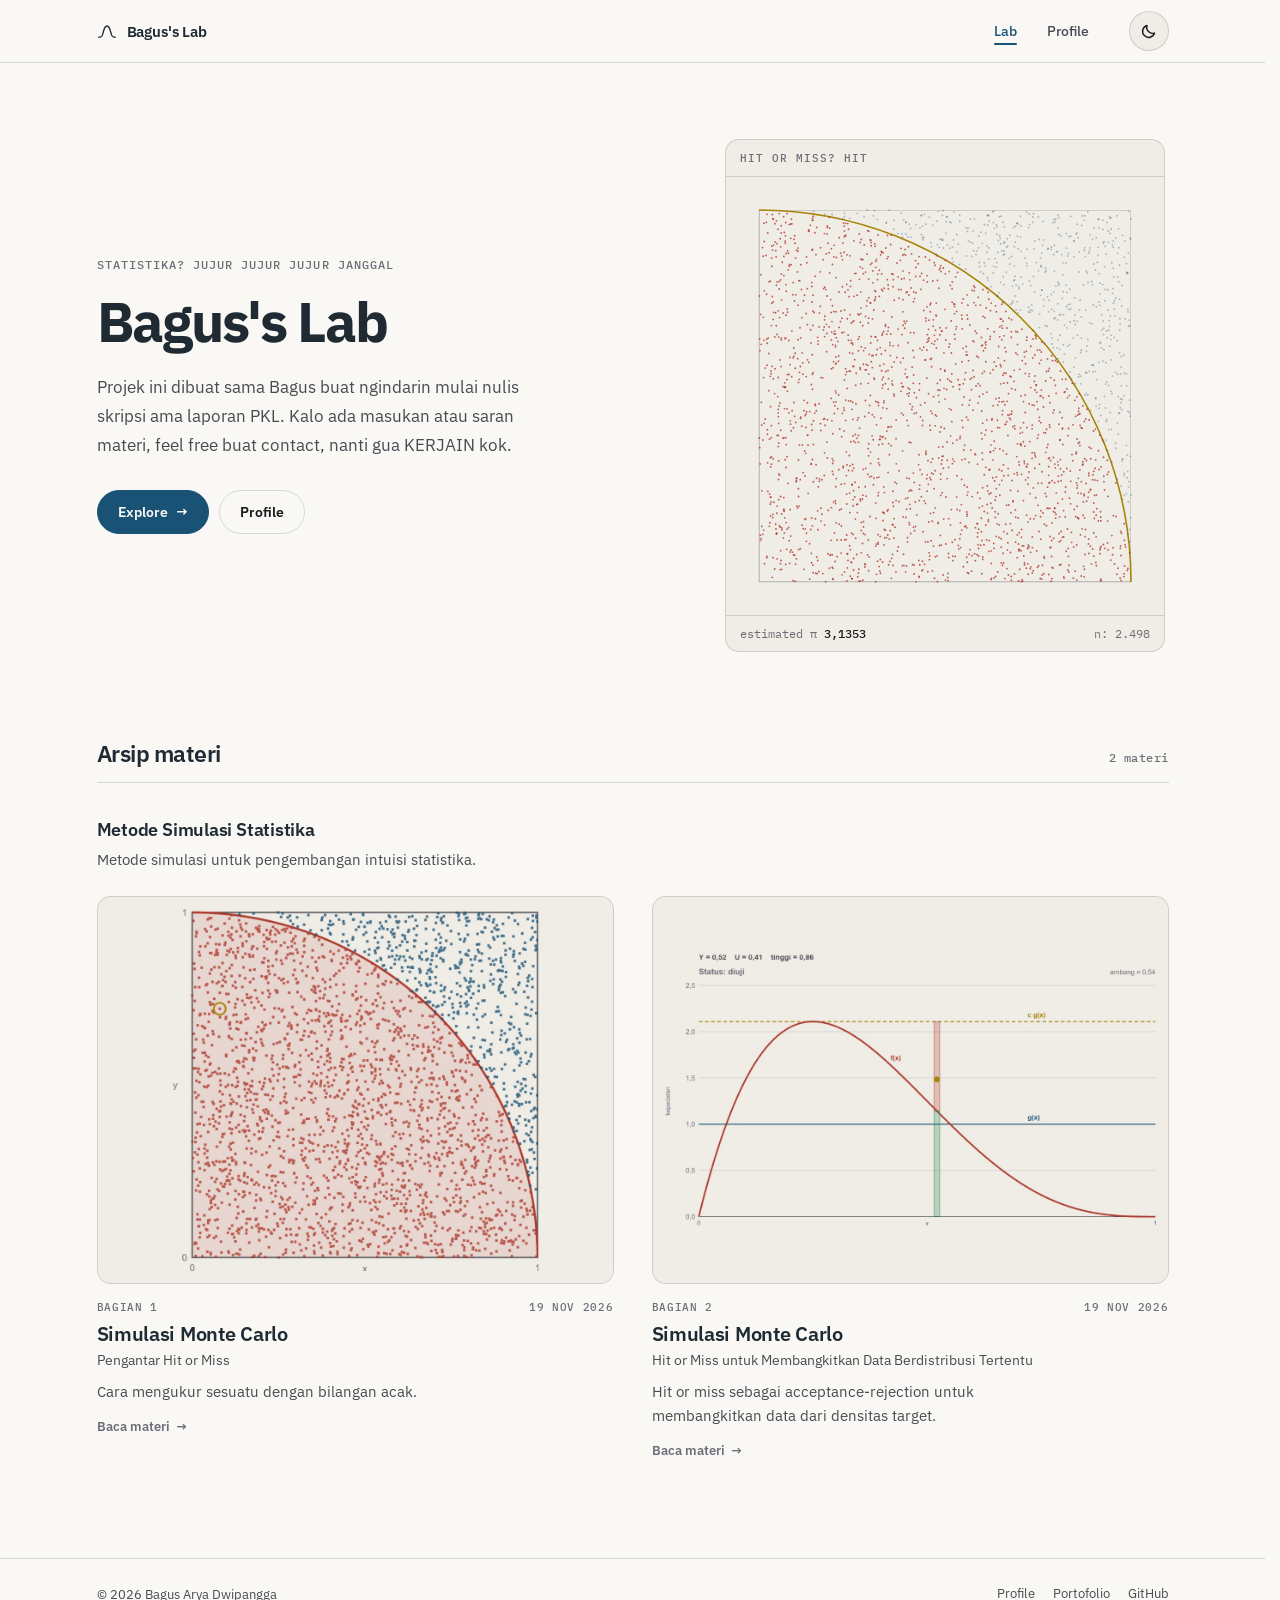
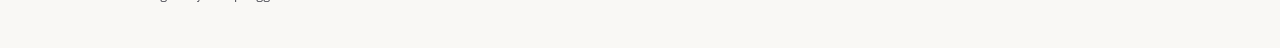
==== index.html @ d0c038f1 "Situs awal Bagus's Lab: beranda, profil, dan dua materi simulasi" ====
<!doctype html>
<html lang="id" data-tema="terang">
<head>
<meta charset="utf-8">
<meta name="viewport" content="width=device-width, initial-scale=1">
<title>Bagus's Lab · Catatan kuliah statistika</title>
<link rel="icon" href="data:image/svg+xml,<svg xmlns='http://www.w3.org/2000/svg' viewBox='0 0 32 32'><rect width='32' height='32' rx='8' fill='%231A5276'/><path d='M4 25c3.6 0 5-1.2 6.1-6.7C11 13 12.8 8.5 15.9 8.5s4.9 4.5 5.8 9.8C22.8 23.8 24.2 25 27.8 25' fill='none' stroke='%23F9F8F5' stroke-width='2.4' stroke-linecap='round'/></svg>">
<meta name="description" content="Materi kuliah statistika yang ditulis ulang dan dilengkapi simulasi interaktif oleh Bagus Arya Dwipangga, mahasiswa Statistika UNJ.">
<meta property="og:type" content="website">
<meta property="og:title" content="Bagus's Lab">
<meta property="og:description" content="Materi kuliah statistika dengan simulasi interaktif dan kode R di setiap bagian.">
<meta property="og:image" content="aset/sampul-monte-carlo-1.jpg">
<meta name="twitter:card" content="summary_large_image">
<script>
  try {
    var t = localStorage.getItem('tema');
    if (t ? t === 'gelap' : matchMedia('(prefers-color-scheme: dark)').matches) {
      document.documentElement.dataset.tema = 'gelap';
    }
  } catch (e) {}
</script>
<link rel="stylesheet" href="kit/kit.css">
<link rel="stylesheet" href="kit/situs.css">
</head>
<body class="beranda">
<a class="lewati" href="#utama">Lewati ke konten</a>
<div id="progres"></div>

<header class="situs">
  <div class="situs-isi">
    <a class="merek" href="index.html" aria-label="Bagus's Lab, beranda">
      <span class="merek-tanda" aria-hidden="true">
        <svg viewBox="0 0 32 32" fill="none" stroke="currentColor" stroke-width="2.2" stroke-linecap="round"><path d="M3 26c4 0 5.6-1.3 6.8-7.4C11 13.2 12.9 8 16 8s5 5.2 6.2 10.6C23.4 24.7 25 26 29 26"/></svg>
      </span>
      <span class="merek-teks">Bagus's Lab</span>
    </a>
    <nav class="situs-nav" aria-label="Navigasi utama">
      <a href="index.html" aria-current="page">Lab</a>
      <a href="profil.html">Profile</a>
    </nav>
    <button id="tema" aria-label="Aktifkan tema gelap" title="Ganti tema">
      <svg class="ikon-matahari" viewBox="0 0 24 24" fill="none" stroke="currentColor" stroke-width="2" stroke-linecap="round" stroke-linejoin="round" aria-hidden="true"><circle cx="12" cy="12" r="4.2"/><path d="M12 2v2.5M12 19.5V22M4.2 4.2l1.8 1.8M18 18l1.8 1.8M2 12h2.5M19.5 12H22M4.2 19.8 6 18M18 6l1.8-1.8"/></svg>
      <svg class="ikon-bulan" viewBox="0 0 24 24" fill="none" stroke="currentColor" stroke-width="2" stroke-linecap="round" stroke-linejoin="round" aria-hidden="true"><path d="M20.5 14.2A8.6 8.6 0 0 1 9.8 3.5a8.6 8.6 0 1 0 10.7 10.7z"/></svg>
    </button>
  </div>
</header>

<main id="utama">

  <section class="hero-b">
    <div>
      <p class="kicker">Statistika? jujur jujur jujur janggal</p>
      <h1>Bagus's Lab</h1>
      <p class="hero-b-sub">Projek ini dibuat sama Bagus buat ngindarin mulai nulis skripsi ama laporan PKL. Kalo ada masukan atau saran materi, feel free buat contact, nanti gua KERJAIN kok.</p>
      <div class="aksi">
        <a class="tombol-utama" id="aksi-utama" href="#arsip">Explore <span class="panah" aria-hidden="true">→</span></a>
        <a class="tombol-garis" href="profil.html">Profile</a>
      </div>
    </div>

    <div>
      <figure class="sim" aria-labelledby="sim-judul">
        <div class="sim-kepala" id="sim-judul">
          <span>Hit or miss? Hit</span>
        </div>
        <div class="sim-panggung">
          <canvas id="sim-pi" role="img" aria-label="Titik acak di dalam persegi yang memuat seperempat lingkaran. Proporsi titik di dalam lingkaran dikali empat mengestimasi π."></canvas>
        </div>
        <div class="sim-kaki">
          <span>estimated π <b id="sim-pi-nilai">0,0000</b></span>
          <span class="sim-status" id="sim-n">n: 0</span>
        </div>
      </figure>
    </div>
  </section>

  <section class="arsip" id="arsip" aria-labelledby="arsip-judul">
    <div class="arsip-kepala">
      <h2 id="arsip-judul">Arsip materi</h2>
      <p class="arsip-hitung" id="arsip-hitung"></p>
    </div>
    <div id="daftar-materi"></div>
    <noscript>
      <p class="pesan-galat">Daftar materi membutuhkan JavaScript. Tautan langsung:</p>
      <ul>
        <li><a href="materi/metode-simulasi-statistika/pengantar-simulasi-monte-carlo/index.html">Simulasi Monte Carlo, Bagian 1</a></li>
        <li><a href="materi/metode-simulasi-statistika/membangkitkan-data-berdistribusi/index.html">Simulasi Monte Carlo, Bagian 2</a></li>
      </ul>
    </noscript>
  </section>

</main>

<footer class="kaki">
  <div class="kaki-isi">
    <p>© 2026 Bagus Arya Dwipangga</p>
    <nav aria-label="Tautan lain">
      <a href="profil.html">Profile</a>
      <a href="https://bagusad.web.id/">Portofolio</a>
      <a href="https://github.com/BagusAryaD">GitHub</a>
    </nav>
  </div>
</footer>

<script src="kit/kit.js"></script>
<script src="beranda.js"></script>
</body>
</html>
---- kit/kit.css ----
/* kit.css v0.5: token desain + gaya artikel interaktif. Tema gelap sengaja netral (hitam), bukan ungu. */
@import url("https://fonts.googleapis.com/css2?family=IBM+Plex+Mono:wght@400;500&family=IBM+Plex+Sans:wght@400;500;600;700&family=Lora:ital,wght@0,400;0,500;0,600;1,400&display=swap");
:root{color-scheme:light;--kertas:#F9F8F5;--kertas-2:#F0EDE7;--tinta:#1A1A1E;--tinta-2:#4A4A52;--tinta-redup:#6E6E78;--judul:#1F2A33;--aksen-1:#1A5276;--aksen-2:#B03A2E;--emas:#A88408;--hijau:#1E8449;--garis:rgba(31,42,51,.16);
--serif:"Lora",Georgia,serif;--sans:"IBM Plex Sans",system-ui,sans-serif;--mono:"IBM Plex Mono",ui-monospace,Consolas,monospace;--radius:8px;--radius-besar:16px;--bayangan:0 8px 32px rgba(0,0,0,.08);--gerak:.6s ease;--gerak-cepat:.3s ease}
[data-tema="gelap"]{color-scheme:dark;--kertas:#0A0A0B;--kertas-2:#141416;--tinta:#EDEDEF;--tinta-2:#B4B4BC;--tinta-redup:#8B8B94;--judul:#F5F5F7;--aksen-1:#7FB2D9;--aksen-2:#E0837A;--emas:#D9B45B;--hijau:#63BF90;--garis:rgba(255,255,255,.12);--bayangan:0 10px 38px rgba(0,0,0,.6)}
*,*::before,*::after{box-sizing:border-box}html{scroll-behavior:smooth;scrollbar-gutter:stable}
body{margin:0;background:var(--kertas);color:var(--tinta);font:1.125rem/1.85 var(--serif);overflow-x:clip}
:focus-visible{outline:2px solid var(--aksen-1);outline-offset:3px;border-radius:3px}
#progres{position:fixed;top:0;left:0;width:0;height:3px;z-index:1000;background:linear-gradient(90deg,var(--aksen-1),var(--aksen-2))}
#tema{position:fixed;top:14px;right:16px;z-index:600;display:grid;place-items:center;width:36px;height:36px;padding:0;background:var(--kertas-2);color:var(--tinta);border:1px solid var(--garis);border-radius:50%;cursor:pointer;transition:var(--gerak-cepat)}
#tema:hover{border-color:var(--aksen-1);color:var(--aksen-1)}
#tema svg{width:17px;height:17px;display:block}
[data-tema="terang"] #tema .ikon-matahari,[data-tema="gelap"] #tema .ikon-bulan{display:none}
/* hero + artikel */
.hero{max-width:900px;margin:0 auto;padding:clamp(48px,8vh,88px) 20px clamp(36px,6vh,64px)}
.hero h1{font:700 clamp(2.6rem,7vw,5rem)/1.02 var(--sans);letter-spacing:-.035em;color:var(--judul);margin:0 0 20px}
.hero .sub{font-size:1.3rem;color:var(--tinta-2);max-width:34ch;margin:0 0 20px;text-wrap:balance}
.hero .meta{font:.8rem var(--sans);color:var(--tinta-redup);margin-top:28px}.hero .meta a{color:inherit}
.angka-kunci{font:700 2.6rem var(--sans);color:var(--aksen-1);letter-spacing:-.02em}.angka-ket{display:block;font:.8rem var(--sans);color:var(--tinta-redup)}
.artikel{max-width:720px;margin:0 auto;padding:0 20px 140px}.artikel section{padding:56px 0 8px}
h2{font:700 clamp(1.6rem,3.2vw,2.15rem)/1.2 var(--sans);letter-spacing:-.02em;color:var(--judul);margin:0 0 22px}
p{margin:0 0 1.15em;color:var(--tinta-2)}strong{color:var(--tinta);font-weight:600}em{font-style:normal;font-weight:600;color:var(--aksen-1)}
ol,ul{padding-left:1.3em;color:var(--tinta-2)}li{margin-bottom:.7em}
.label-bagian{display:flex;align-items:center;gap:10px;margin-bottom:14px;font:700 .7rem var(--sans);letter-spacing:.2em;text-transform:uppercase;color:var(--aksen-1)}
.label-bagian::before{content:"";width:24px;height:2px;background:var(--aksen-1)}
.temuan{margin:1.6em 0;padding:16px 20px;border-left:3px solid var(--aksen-1);border-radius:0 var(--radius-besar) var(--radius-besar) 0;background:color-mix(in srgb,var(--aksen-1) 8%,transparent);font:.95rem/1.65 var(--sans);color:var(--judul)}
details.temuan summary{cursor:pointer;font-weight:600}details.temuan p{margin:10px 0 0;color:var(--judul)}
.sumber{font:.75rem var(--sans);color:var(--tinta-redup);margin-top:1.2em}.sumber a{color:inherit}
/* rumus */
.katex{font-size:1.12em}.katex-display{margin:0;padding:.5em 0;overflow-x:auto;overflow-y:hidden}.math{margin:1.1em 0;text-align:center;color:var(--tinta)}
/* figur interaktif (sedikit lebih lebar dari teks) */
.fig{position:relative;left:50%;transform:translateX(-50%);width:min(860px,calc(100vw - 32px));margin:2.2em 0;padding:18px 20px 16px;background:var(--kertas-2);border:1px solid var(--garis);border-radius:var(--radius-besar);box-shadow:var(--bayangan)}
.fig-judul{font:700 .75rem var(--sans);letter-spacing:.1em;text-transform:uppercase;color:var(--tinta-redup);margin:0 0 12px;padding-bottom:10px;border-bottom:1px solid var(--garis)}
.fig canvas{display:block;width:100%}.fig-ket{font:.85rem/1.55 var(--sans);color:var(--tinta-2);margin:10px 0 0}
.grid{display:flex;flex-wrap:wrap;gap:6px 26px;font:.78rem var(--sans);color:var(--tinta-2);margin-top:10px}.grid b{display:block;font:600 1.05rem var(--mono);color:var(--tinta)}
.ctl{display:flex;flex-wrap:wrap;gap:8px;align-items:center;margin:12px 0 0}.ctl .lbl{font:600 .75rem var(--sans);color:var(--tinta-redup)}
.btn,.chip{font:600 .8rem var(--sans);background:var(--kertas);color:var(--tinta);border:1px solid var(--garis);border-radius:20px;padding:7px 14px;cursor:pointer;transition:var(--gerak-cepat)}
.btn:hover,.chip:hover{border-color:var(--aksen-1);color:var(--aksen-1)}.btn.p,.chip.on{background:var(--aksen-1);color:var(--kertas);border-color:var(--aksen-1)}
/* blok kode dan animasi kode */
.kode{margin:1.4em 0;background:var(--kertas-2);border:1px solid var(--garis);border-radius:var(--radius);overflow:hidden}
.kode pre{margin:0;padding:14px 18px;font:.85rem/1.7 var(--mono);color:var(--tinta);overflow-x:auto;scrollbar-width:thin}
.kode pre::-webkit-scrollbar{height:7px}
.kode pre::-webkit-scrollbar-thumb{background:color-mix(in srgb,var(--tinta) 22%,transparent);border-radius:4px}
.kode pre::-webkit-scrollbar-track{background:transparent}
.kode-kepala{display:flex;align-items:center;justify-content:space-between;gap:10px;padding:5px 9px 5px 18px;border-bottom:1px solid var(--garis);background:color-mix(in srgb,var(--tinta) 4%,transparent)}
.kode-bahasa{font:600 .68rem var(--sans);letter-spacing:.12em;text-transform:uppercase;color:var(--tinta-redup)}
.kode-salin{font:600 .72rem var(--sans);background:var(--kertas);color:var(--tinta-2);border:1px solid var(--garis);border-radius:20px;padding:4px 11px;cursor:pointer;transition:var(--gerak-cepat)}
.kode-salin:hover{border-color:var(--aksen-1);color:var(--aksen-1)}
.kode-salin.ok{border-color:var(--hijau);color:var(--hijau)}
.kode .baris{display:block;padding:0 6px;margin:0 -6px;border-radius:4px;transition:background var(--gerak-cepat)}
.kode .baris.aktif{background:color-mix(in srgb,var(--emas) 28%,transparent)}
.kode .kom{color:var(--tinta-redup)}
/* muncul halus saat di-scroll */
.siap .muncul{opacity:0;transform:translateY(18px);transition:opacity var(--gerak),transform var(--gerak)}.siap .muncul.tampil{opacity:1;transform:none}
@media(max-width:700px){body{font-size:1.04rem}.fig{padding:14px 12px}}
@media(prefers-reduced-motion:reduce){*,*::before,*::after{transition:none!important;animation:none!important;scroll-behavior:auto!important}.siap .muncul{opacity:1;transform:none}}

/* ── identitas penulis di bawah sub judul ── */
.hero .identitas{font:500 .76rem var(--sans);letter-spacing:.16em;text-transform:uppercase;color:var(--tinta-redup);margin:0}
/* ── navigasi antar bagian ── */
.nav-bawah{display:grid;grid-template-columns:1fr 1fr;gap:12px;margin-top:44px}
.kartu-nav{display:block;padding:16px 18px;background:var(--kertas-2);border:1px solid var(--garis);border-radius:var(--radius);text-decoration:none;color:inherit;transition:var(--gerak-cepat)}
.kartu-nav:hover{border-color:var(--aksen-1)}
.kartu-nav span{display:block;font:600 .66rem var(--sans);letter-spacing:.14em;text-transform:uppercase;color:var(--tinta-redup);margin-bottom:5px}
.kartu-nav b{font:700 .95rem/1.4 var(--sans);color:var(--judul);text-wrap:balance}
.kartu-nav.kanan{text-align:right}
/* ── beranda: daftar materi ── */
.pesan-galat{font:.9rem/1.6 var(--sans);color:var(--aksen-2);border-left:3px solid var(--aksen-2);padding-left:14px}
@media(max-width:700px){.nav-bawah{grid-template-columns:1fr}.nav-bawah > span:empty{display:none}.kartu-nav.kanan{text-align:left}.hero .identitas{font-size:.7rem}}
---- kit/situs.css ----
/* situs.css v1 - cangkang situs (header, footer, tombol) + beranda + profil.
   Dimuat setelah kit.css. Token warna dan font tetap dari kit.css. */

/* ── cangkang ── */
:root{--lebar:1120px}
body.beranda,body.profil{font:1rem/1.65 var(--sans);-webkit-font-smoothing:antialiased}
:where(body.beranda,body.profil) p{margin:0}
.lewati{position:fixed;top:10px;left:10px;z-index:2000;padding:10px 16px;border-radius:999px;background:var(--aksen-1);color:var(--kertas);font:600 .85rem var(--sans);text-decoration:none;transform:translateY(-160%)}
.lewati:focus{transform:none}

.situs{position:sticky;top:0;z-index:100;border-bottom:1px solid var(--garis);background:color-mix(in srgb,var(--kertas) 88%,transparent);-webkit-backdrop-filter:blur(14px) saturate(140%);backdrop-filter:blur(14px) saturate(140%)}
.situs-isi{display:flex;align-items:center;gap:26px;max-width:var(--lebar,1120px);margin:0 auto;padding:0 24px;height:62px}
.merek{display:inline-flex;align-items:center;gap:10px;margin-right:auto;text-decoration:none;color:var(--judul)}
.merek-tanda{display:grid;place-items:center;color:var(--judul)}
.merek-tanda svg{display:block;width:20px;height:20px}
.merek-teks{font:600 .95rem var(--sans);letter-spacing:-.01em}
.situs-nav{display:flex;gap:2px}
.situs-nav a{position:relative;padding:10px 14px;border-radius:999px;font:500 .88rem var(--sans);color:var(--tinta-2);text-decoration:none;transition:color .2s}
.situs-nav a::after{content:"";position:absolute;left:14px;right:14px;bottom:5px;height:2px;border-radius:2px;background:currentColor;transform:scaleX(0);opacity:0;transition:transform .3s cubic-bezier(.16,1,.3,1),opacity .24s ease}
.situs-nav a:hover{color:var(--tinta)}
.situs-nav a:hover::after{transform:scaleX(1);opacity:.3}
.situs-nav a[aria-current="page"],.situs-nav a[aria-current="true"]{color:var(--aksen-1)}
.situs-nav a[aria-current="page"]::after,.situs-nav a[aria-current="true"]::after{transform:scaleX(1);opacity:1;animation:tab-masuk .34s cubic-bezier(.16,1,.3,1) both}
@keyframes tab-masuk{from{transform:scaleX(0);opacity:0}to{transform:scaleX(1);opacity:1}}
.situs #tema{position:relative;top:auto;right:auto;z-index:auto;flex:none;width:40px;height:40px}
.situs #tema::after{content:"";position:absolute;inset:-2px}

/* ── tombol ── */
.aksi{display:flex;flex-wrap:wrap;align-items:center;gap:10px}
.tombol-utama,.tombol-garis{display:inline-flex;align-items:center;gap:8px;min-height:44px;padding:0 20px;border-radius:999px;font:600 .9rem var(--sans);text-decoration:none;transition:transform .18s cubic-bezier(.16,1,.3,1),background .2s,border-color .2s,color .2s}
.tombol-utama{background:var(--aksen-1);color:var(--kertas);border:1px solid var(--aksen-1)}
.tombol-utama:hover{transform:translateY(-1px)}
.tombol-utama:active{transform:translateY(0) scale(.99)}
.tombol-garis{background:transparent;color:var(--tinta);border:1px solid var(--garis)}
.tombol-garis:hover{border-color:var(--aksen-1);color:var(--aksen-1)}
.tombol-utama .panah,.tombol-garis .panah{transition:transform .22s cubic-bezier(.16,1,.3,1)}
.tombol-utama:hover .panah,.tombol-garis:hover .panah{transform:translateX(3px)}

/* ── hero beranda ── */
.hero-b{display:grid;grid-template-columns:minmax(0,1.12fr) minmax(0,.88fr);align-items:center;gap:clamp(32px,5vw,72px);max-width:var(--lebar,1120px);margin:0 auto;padding:76px 24px 0}
.kicker{margin:0 0 20px;font:500 .72rem var(--mono);letter-spacing:.09em;text-transform:uppercase;color:var(--tinta-redup)}
.hero-b h1{max-width:16ch;margin:0 0 22px;font:700 clamp(2.3rem,4.6vw,3.5rem)/1.05 var(--sans);letter-spacing:-.035em;color:var(--judul);text-wrap:balance}
.hero-b-sub{max-width:44ch;margin:0 0 30px;font:1.06rem/1.7 var(--sans);color:var(--tinta-2);text-wrap:pretty}

/* figur simulasi π di hero: nyata, bukan tangkapan layar palsu */
.sim{max-width:440px;margin:0;border:1px solid var(--garis);border-radius:14px;background:var(--kertas-2);overflow:hidden}
.sim-kepala{display:flex;align-items:center;justify-content:space-between;gap:12px;padding:11px 14px;border-bottom:1px solid var(--garis);font:500 .69rem var(--mono);letter-spacing:.09em;text-transform:uppercase;color:var(--tinta-redup)}
.sim-status{letter-spacing:0;text-transform:none;font-variant-numeric:tabular-nums;color:var(--tinta-redup)}
.sim-panggung{padding:10px}
#sim-pi{display:block;width:100%;height:auto;aspect-ratio:1/1}
.sim-kaki{display:flex;align-items:baseline;justify-content:space-between;gap:12px;padding:10px 14px;border-top:1px solid var(--garis);font:.72rem var(--mono);color:var(--tinta-redup);font-variant-numeric:tabular-nums}
.sim-kaki b{font-weight:500;color:var(--tinta)}

/* ── arsip materi ── */
.arsip{max-width:var(--lebar,1120px);margin:0 auto;padding:88px 24px 0;scroll-margin-top:78px}
.arsip-kepala{display:flex;align-items:baseline;justify-content:space-between;gap:16px;margin-bottom:34px;padding-bottom:14px;border-bottom:1px solid var(--garis)}
.arsip-kepala h2{margin:0;font:600 1.45rem/1.2 var(--sans);letter-spacing:-.02em;color:var(--judul)}
.arsip-hitung{font:500 .74rem var(--mono);letter-spacing:.04em;color:var(--tinta-redup);font-variant-numeric:tabular-nums}
.topik+.topik{margin-top:64px}
.topik-kepala{max-width:62ch;margin-bottom:24px}
.topik-nama{margin:0 0 6px;font:600 1.15rem/1.35 var(--sans);letter-spacing:-.012em;color:var(--judul)}
.topik-ringkas{font:.94rem/1.6 var(--sans);color:var(--tinta-2)}

.daftar-kartu{display:grid;grid-template-columns:repeat(2,minmax(0,1fr));gap:clamp(22px,3.2vw,38px)}
.kartu{transition:opacity .55s ease,transform .55s cubic-bezier(.16,1,.3,1)}
.arsip-siap .kartu{opacity:0;transform:translateY(16px)}
.arsip-siap .kartu.tampil{opacity:1;transform:none}
.kartu-taut{display:block;text-decoration:none;color:inherit}
.kartu-media{position:relative;aspect-ratio:4/3;overflow:hidden;border:1px solid var(--garis);border-radius:14px;background:var(--kertas-2);transition:border-color .25s}
.kartu-media img{display:block;width:100%;height:100%;object-fit:cover;object-position:center;transition:transform .65s cubic-bezier(.16,1,.3,1)}
/* hanya satu versi sampul yang ditampilkan, dipilih murni lewat CSS */
.kartu-media .sampul-gelap{display:none}
[data-tema="gelap"] .kartu-media .sampul-terang{display:none}
[data-tema="gelap"] .kartu-media .sampul-gelap{display:block}
.kartu-taut:hover .kartu-media,.kartu-taut:focus-visible .kartu-media{border-color:color-mix(in srgb,var(--aksen-1) 60%,var(--garis))}
.kartu-taut:hover .kartu-media img{transform:scale(1.028)}
.kartu-meta{display:flex;align-items:baseline;justify-content:space-between;gap:12px;margin:15px 0 7px;font:500 .71rem var(--mono);letter-spacing:.06em;text-transform:uppercase;color:var(--tinta-redup)}
.kartu-judul{margin:0;font:600 1.22rem/1.3 var(--sans);letter-spacing:-.015em;color:var(--judul)}
.kartu-sub{margin:3px 0 0;font:.9rem/1.5 var(--sans);color:var(--tinta-2)}
.kartu-ringkas{margin:10px 0 0;font:.93rem/1.6 var(--sans);color:var(--tinta-2);max-width:46ch}
.kartu-buka{display:inline-flex;align-items:center;gap:6px;margin-top:14px;font:600 .82rem var(--sans);color:var(--tinta-redup);transition:color .2s}
.kartu-buka .panah{transition:transform .22s cubic-bezier(.16,1,.3,1)}
.kartu-taut:hover .kartu-buka,.kartu-taut:focus-visible .kartu-buka{color:var(--aksen-1)}
.kartu-taut:hover .kartu-buka .panah{transform:translateX(4px)}

/* ── kaki ── */
.kaki{margin-top:96px;border-top:1px solid var(--garis)}
.kaki-isi{display:flex;flex-wrap:wrap;align-items:center;justify-content:space-between;gap:14px 28px;max-width:var(--lebar,1120px);margin:0 auto;padding:26px 24px 44px;font:.82rem var(--sans);color:var(--tinta-redup)}
.kaki nav{display:flex;flex-wrap:wrap;gap:18px}
.kaki a{padding-bottom:1px;border-bottom:1px solid transparent;color:var(--tinta-2);text-decoration:none}
.kaki a:hover{border-color:currentColor;color:var(--aksen-1)}

/* ── halaman profile ── */
body.profil{display:flex;flex-direction:column;min-height:100vh}
body.profil main{flex:1 0 auto;display:flex;flex-direction:column;justify-content:center}
.profil-hero{display:grid;grid-template-columns:minmax(0,1.05fr) minmax(0,.95fr);align-items:start;gap:clamp(32px,5vw,80px);max-width:var(--lebar,1120px);margin:0 auto;padding:clamp(40px,7vh,72px) 24px clamp(40px,7vh,72px);width:100%}
.profil-hero .kicker{margin-bottom:16px}
.profil-hero h1{margin:0 0 20px;font:700 clamp(2.1rem,4.4vw,3.05rem)/1.05 var(--sans);letter-spacing:-.032em;color:var(--judul);text-wrap:balance}
.profil-lead{max-width:38ch;margin:0 0 30px;font:1.1rem/1.7 var(--serif);color:var(--tinta-2);text-wrap:pretty}
body.profil .kaki{margin-top:auto;border-top:1px solid var(--garis)}

.fakta{margin:6px 0 0;padding:20px 0;border-top:1px solid var(--garis);border-bottom:1px solid var(--garis)}
.fakta>div{display:grid;grid-template-columns:7.5rem minmax(0,1fr);gap:18px;align-items:start}
.fakta dt{padding-top:4px;font:500 .69rem var(--mono);letter-spacing:.09em;text-transform:uppercase;color:var(--tinta-redup)}
.fakta dd{margin:0;font:.92rem/1.6 var(--sans);color:var(--tinta-2)}
.fakta dd b{display:block;margin-bottom:4px;font:600 1.02rem/1.4 var(--sans);color:var(--judul)}
.fakta dd span{display:block}

/* ── responsif ── */
@media(max-width:900px){
  .hero-b,.profil-hero{grid-template-columns:minmax(0,1fr);gap:40px}
  .sim{max-width:440px}
  .daftar-kartu{grid-template-columns:minmax(0,1fr)}
}
@media(max-width:640px){
  .situs-isi{height:58px;padding:0 16px;gap:14px}
  .merek-teks{font-size:.9rem}
  .situs-nav a{padding:7px 10px}
  .situs-nav a::after{left:10px;right:10px;bottom:4px}
  .hero-b,.arsip,.profil-hero{padding-left:16px;padding-right:16px}
  .hero-b,.profil-hero{padding-top:48px}
  .arsip{padding-top:64px}
  .hero-b h1{max-width:14ch}
  .kartu-meta{flex-wrap:wrap}
  .fakta>div{grid-template-columns:minmax(0,1fr);gap:6px}
  .kaki-isi{padding:24px 16px 40px}
}
@media(prefers-reduced-motion:reduce){
  .arsip-siap .kartu{opacity:1;transform:none}
  .kartu,.kartu-media img,.tombol-utama,.tombol-garis,.kartu-buka .panah,.situs-nav a::after{transition:none}
  .situs-nav a[aria-current]::after{animation:none}
}
@media(prefers-reduced-transparency:reduce){
  .situs{background:var(--kertas);-webkit-backdrop-filter:none;backdrop-filter:none}
}

/* ── transisi antar halaman: header diam, isi memudar ── */
@view-transition{navigation:auto}
.situs{view-transition-name:situs}
@media(prefers-reduced-motion:reduce){
  ::view-transition-group(*),::view-transition-old(*),::view-transition-new(*){animation:none!important}
}
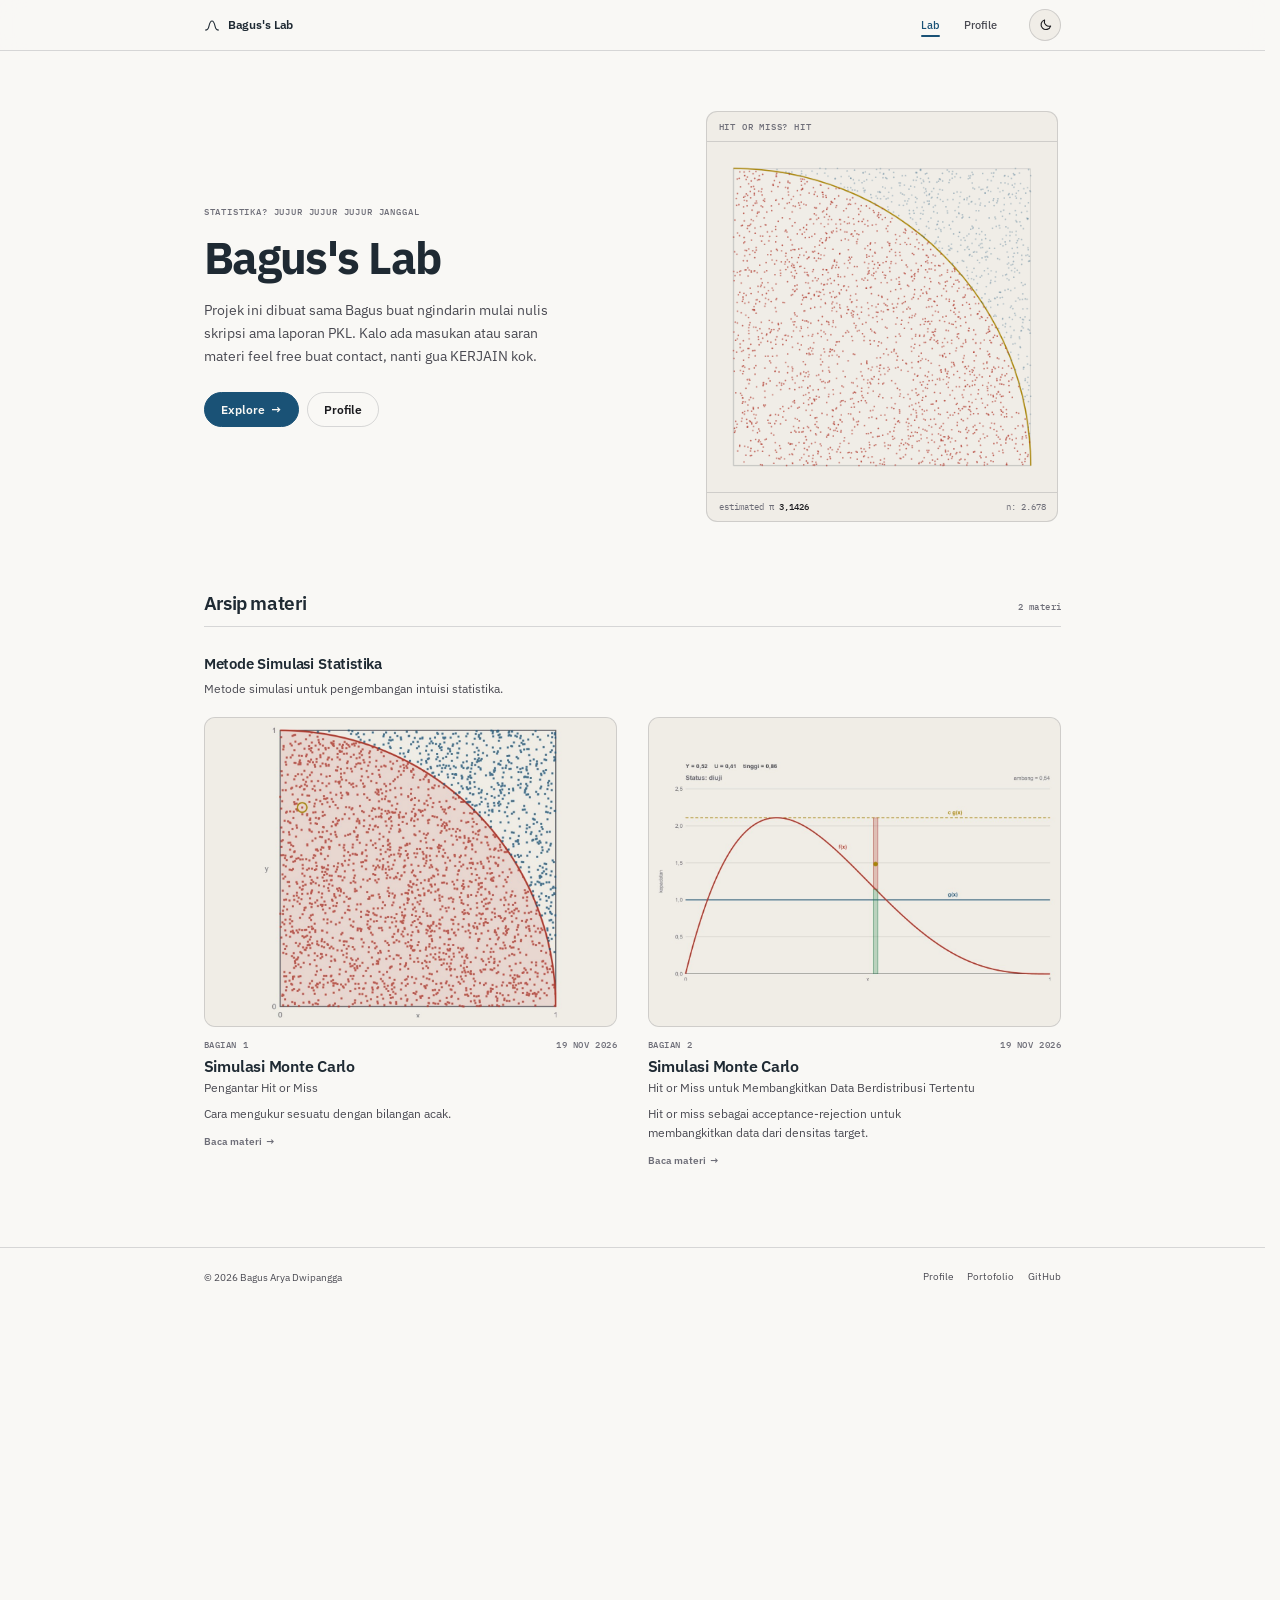
==== commit a70e522d: "Beranda: rapikan tanda baca pada paragraf pembuka hero" ====
--- a/index.html
+++ b/index.html
@@ -51,7 +51,7 @@
     <div>
       <p class="kicker">Statistika? jujur jujur jujur janggal</p>
       <h1>Bagus's Lab</h1>
-      <p class="hero-b-sub">Projek ini dibuat sama Bagus buat ngindarin mulai nulis skripsi ama laporan PKL. Kalo ada masukan atau saran materi, feel free buat contact, nanti gua KERJAIN kok.</p>
+      <p class="hero-b-sub">Projek ini dibuat sama Bagus buat ngindarin mulai nulis skripsi ama laporan PKL. Kalo ada masukan atau saran materi feel free buat contact, nanti gua KERJAIN kok.</p>
       <div class="aksi">
         <a class="tombol-utama" id="aksi-utama" href="#arsip">Explore <span class="panah" aria-hidden="true">→</span></a>
         <a class="tombol-garis" href="profil.html">Profile</a>
--- a/kit/situs.css
+++ b/kit/situs.css
@@ -106,6 +106,18 @@
 .fakta dd b{display:block;margin-bottom:4px;font:600 1.02rem/1.4 var(--sans);color:var(--judul)}
 .fakta dd span{display:block}
 
+/* ── tampilan padat untuk layar laptop ──
+   Setara menekan Ctrl+- sekali di Chrome, supaya hero, figur, dan kartu tidak
+   terpotong di layar pendek. transform:scale sengaja tidak dipakai: header
+   sticky dan #progres yang fixed akan ikut tergeser. Media query tetap dihitung
+   dari lebar jendela asli, jadi titik henti di bawah tidak terpengaruh. */
+@media(min-width:900px) and (max-height:1080px) and (pointer:fine){
+  html{zoom:.8}
+  /* 100vh tidak ikut diskalakan zoom, jadi tinggi minimum halaman profil
+     perlu dinaikkan 1/.8 agar kaki tetap menempel di bawah layar */
+  body.profil{min-height:125vh}
+}
+
 /* ── responsif ── */
 @media(max-width:900px){
   .hero-b,.profil-hero{grid-template-columns:minmax(0,1fr);gap:40px}
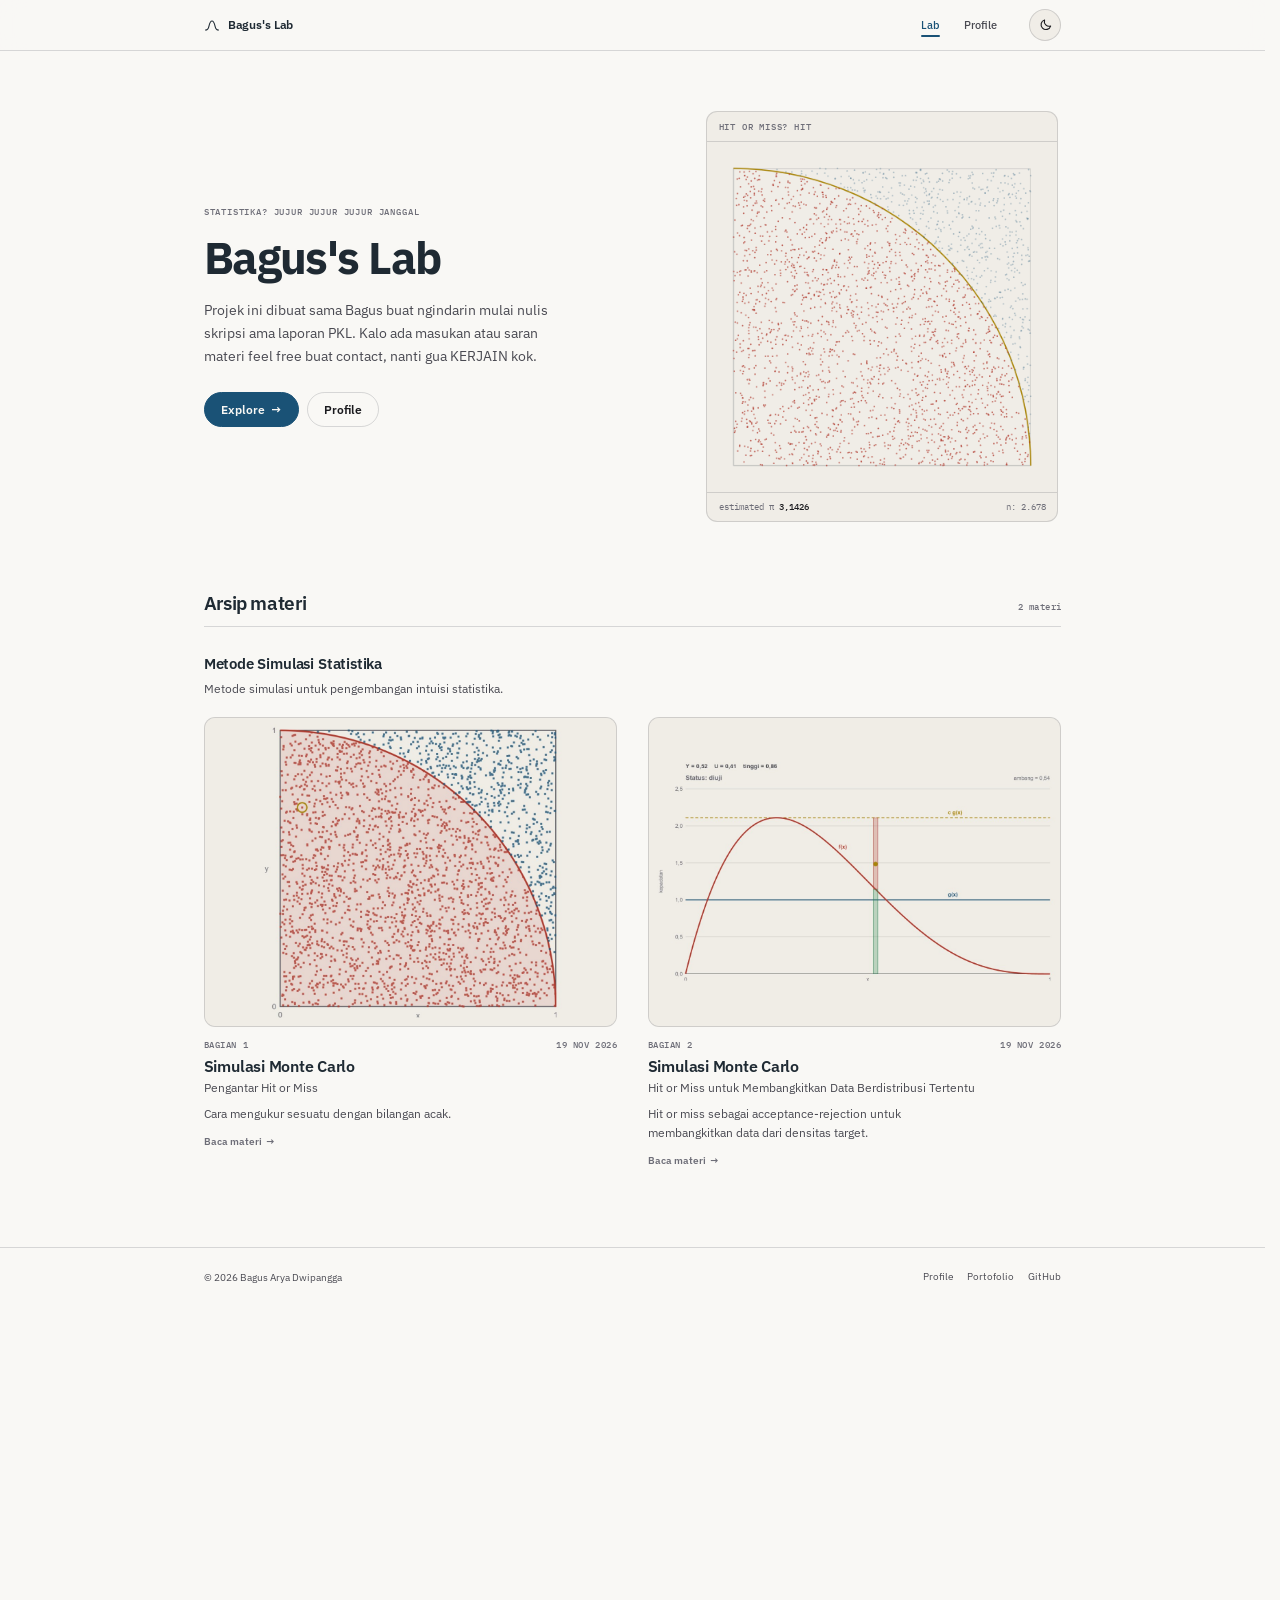
==== commit 0d14b18d: "Beranda: hapus meta deskripsi dan sembunyikan simulasi pi di ponsel og:description dan meta descript" ====
--- a/index.html
+++ b/index.html
@@ -5,10 +5,8 @@
 <meta name="viewport" content="width=device-width, initial-scale=1">
 <title>Bagus's Lab · Catatan kuliah statistika</title>
 <link rel="icon" href="data:image/svg+xml,<svg xmlns='http://www.w3.org/2000/svg' viewBox='0 0 32 32'><rect width='32' height='32' rx='8' fill='%231A5276'/><path d='M4 25c3.6 0 5-1.2 6.1-6.7C11 13 12.8 8.5 15.9 8.5s4.9 4.5 5.8 9.8C22.8 23.8 24.2 25 27.8 25' fill='none' stroke='%23F9F8F5' stroke-width='2.4' stroke-linecap='round'/></svg>">
-<meta name="description" content="Materi kuliah statistika yang ditulis ulang dan dilengkapi simulasi interaktif oleh Bagus Arya Dwipangga, mahasiswa Statistika UNJ.">
 <meta property="og:type" content="website">
 <meta property="og:title" content="Bagus's Lab">
-<meta property="og:description" content="Materi kuliah statistika dengan simulasi interaktif dan kode R di setiap bagian.">
 <meta property="og:image" content="aset/sampul-monte-carlo-1.jpg">
 <meta name="twitter:card" content="summary_large_image">
 <script>
@@ -58,7 +56,7 @@
       </div>
     </div>
 
-    <div>
+    <div class="hero-figur">
       <figure class="sim" aria-labelledby="sim-judul">
         <div class="sim-kepala" id="sim-judul">
           <span>Hit or miss? Hit</span>
--- a/kit/situs.css
+++ b/kit/situs.css
@@ -133,6 +133,10 @@
   .hero-b,.profil-hero{padding-top:48px}
   .arsip{padding-top:64px}
   .hero-b h1{max-width:14ch}
+  /* figur simulasi disembunyikan di ponsel; pembungkusnya ikut disembunyikan
+     agar grid tidak menyisakan celah. Titik henti ini harus sama dengan
+     `sempit` di beranda.js */
+  .hero-figur{display:none}
   .kartu-meta{flex-wrap:wrap}
   .fakta>div{grid-template-columns:minmax(0,1fr);gap:6px}
   .kaki-isi{padding:24px 16px 40px}
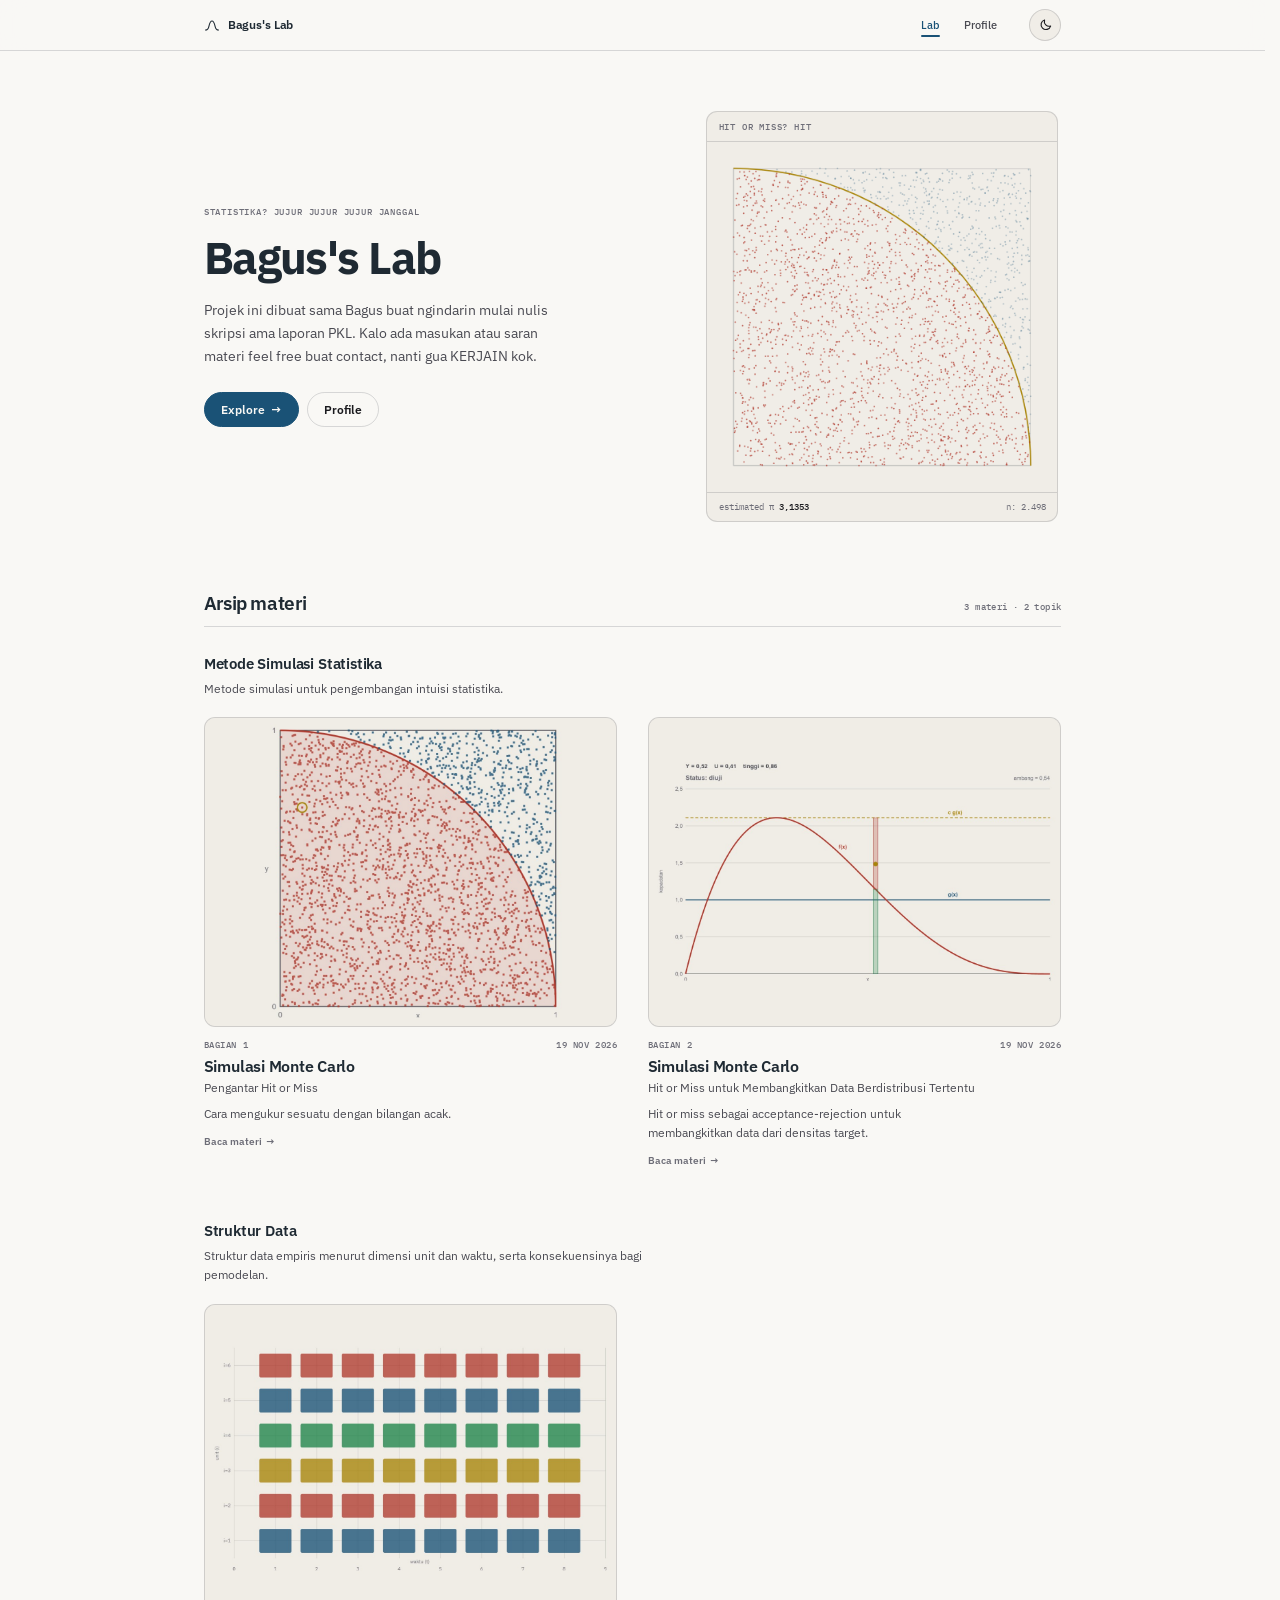
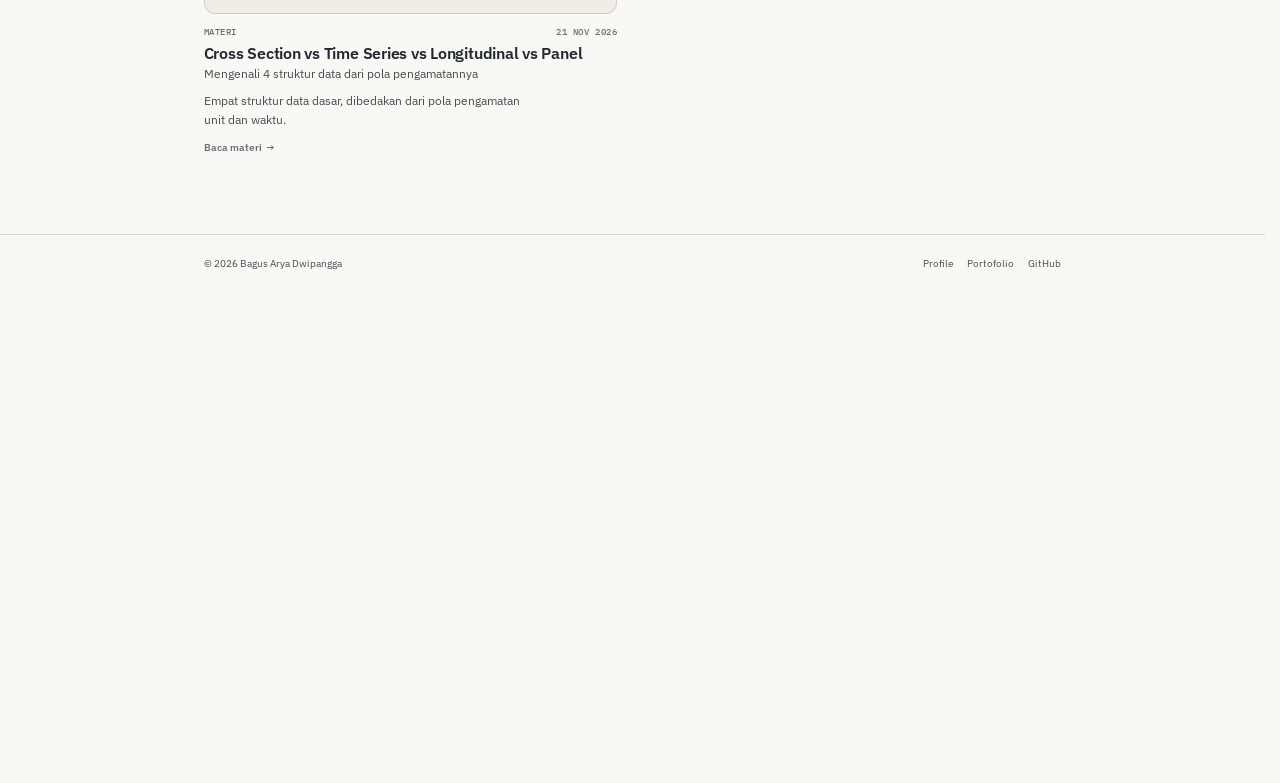
==== commit 273c97ca: "Revisi materi struktur data: penomoran bagian, cross-section 20 cabang - Kembalikan penomoran bagian" ====
--- a/index.html
+++ b/index.html
@@ -83,6 +83,7 @@
       <ul>
         <li><a href="materi/metode-simulasi-statistika/pengantar-simulasi-monte-carlo/index.html">Simulasi Monte Carlo, Bagian 1</a></li>
         <li><a href="materi/metode-simulasi-statistika/membangkitkan-data-berdistribusi/index.html">Simulasi Monte Carlo, Bagian 2</a></li>
+        <li><a href="materi/struktur-data/struktur-data-dimensi-waktu/index.html">Cross Section vs Time Series vs Longitudinal vs Panel</a></li>
       </ul>
     </noscript>
   </section>
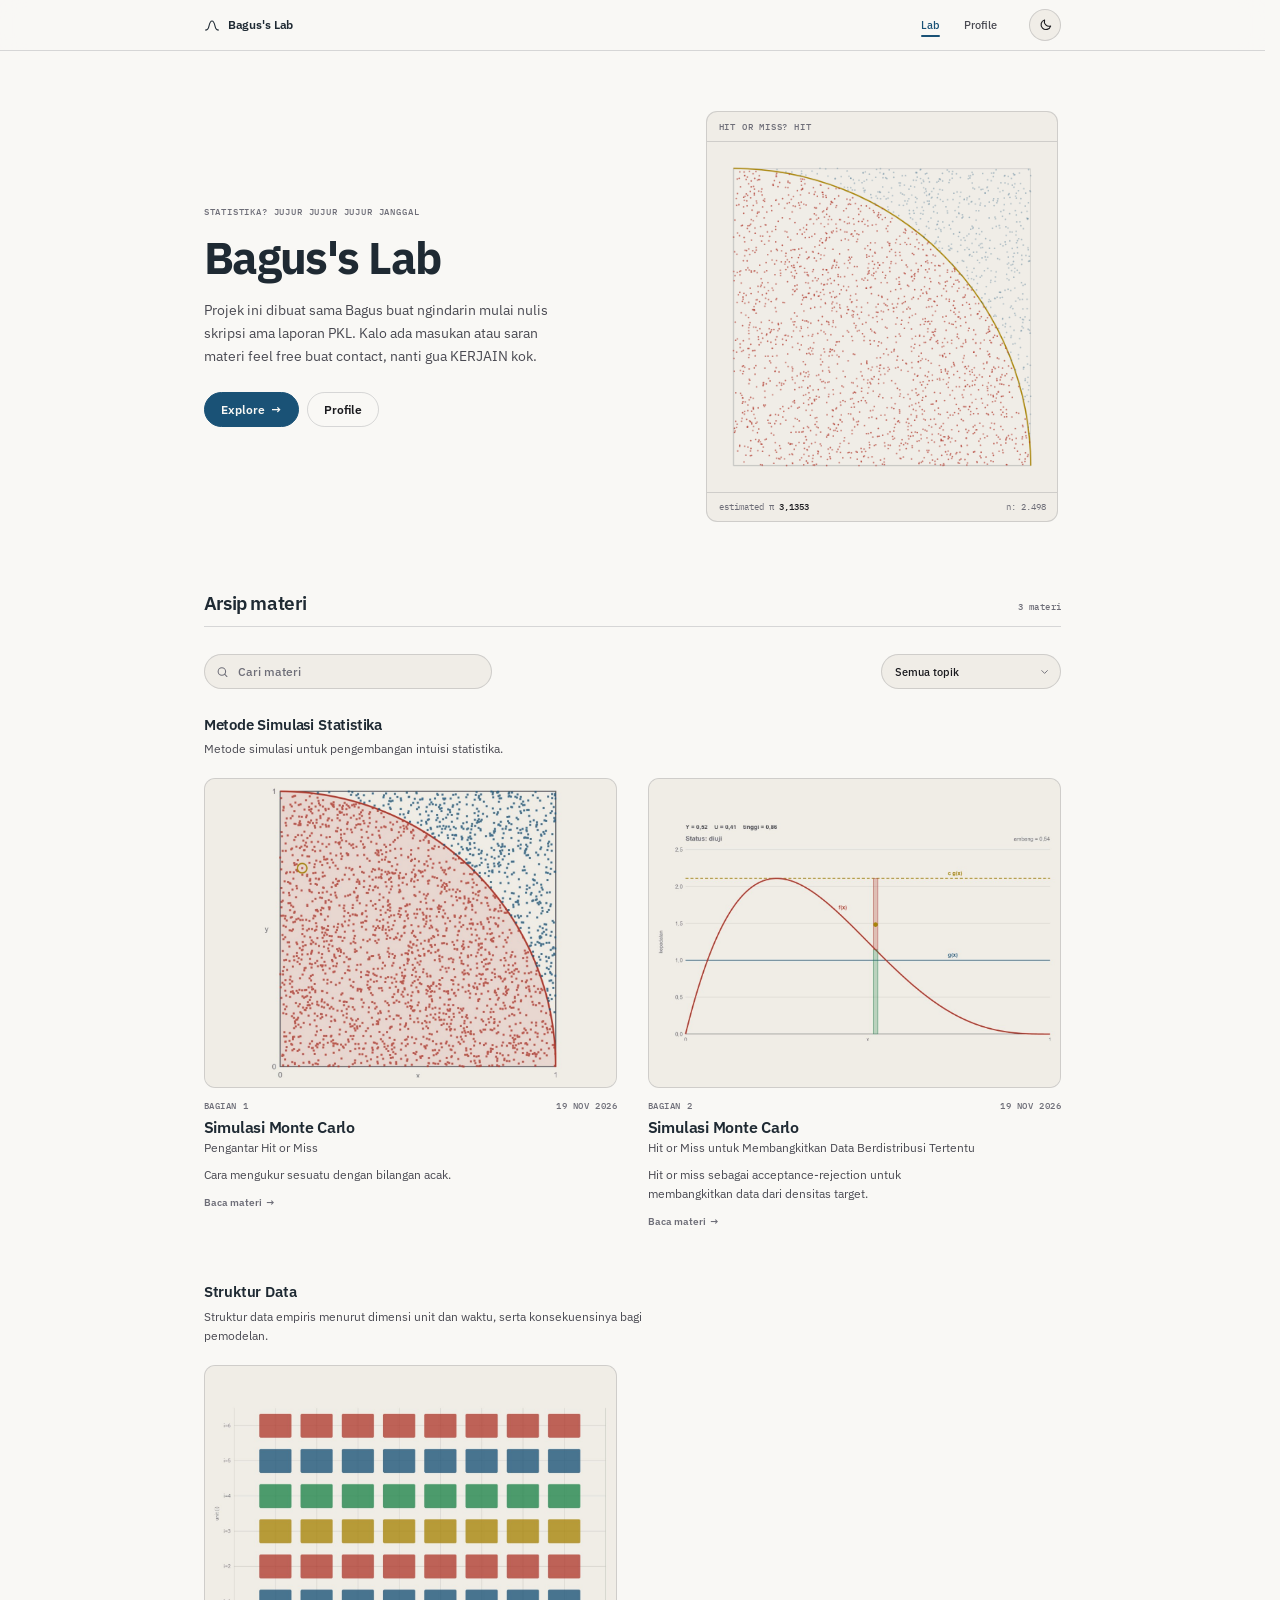
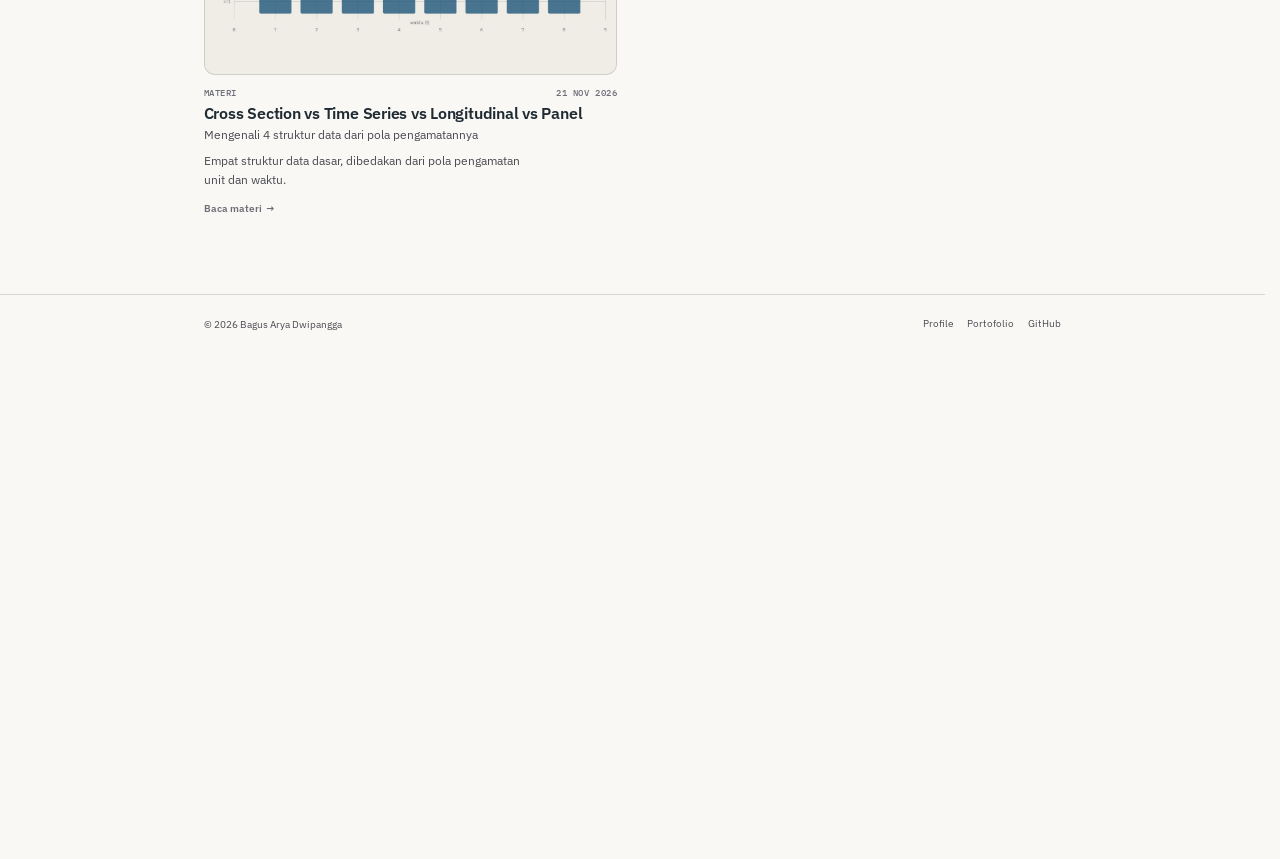
==== commit 8946e6c3: "Beranda: tambah pencarian dan filter topik Hapus hitungan statis 3 materi · 2 topik dari header arsi" ====
--- a/index.html
+++ b/index.html
@@ -75,7 +75,22 @@
   <section class="arsip" id="arsip" aria-labelledby="arsip-judul">
     <div class="arsip-kepala">
       <h2 id="arsip-judul">Arsip materi</h2>
-      <p class="arsip-hitung" id="arsip-hitung"></p>
+      <p class="arsip-hitung" id="arsip-hitung" aria-live="polite"></p>
+    </div>
+    <div class="arsip-alat" id="alat-arsip" role="search" hidden>
+      <div class="cari">
+        <svg class="cari-ikon" viewBox="0 0 24 24" fill="none" stroke="currentColor" stroke-width="2" stroke-linecap="round" aria-hidden="true"><circle cx="11" cy="11" r="7"/><path d="m16.2 16.2 4.3 4.3"/></svg>
+        <label class="hanya-pembaca" for="cari-materi">Cari materi</label>
+        <input id="cari-materi" type="search" placeholder="Cari materi" autocomplete="off" spellcheck="false" enterkeyhint="search" aria-controls="daftar-materi">
+        <button type="button" class="cari-bersih" id="cari-bersih" hidden aria-label="Hapus pencarian">
+          <svg viewBox="0 0 24 24" fill="none" stroke="currentColor" stroke-width="2" stroke-linecap="round" aria-hidden="true"><path d="M6 6l12 12M18 6 6 18"/></svg>
+        </button>
+      </div>
+      <div class="pilih">
+        <label class="hanya-pembaca" for="filter-topik">Filter topik</label>
+        <select id="filter-topik" aria-controls="daftar-materi"></select>
+        <svg class="pilih-panah" viewBox="0 0 24 24" fill="none" stroke="currentColor" stroke-width="2" stroke-linecap="round" stroke-linejoin="round" aria-hidden="true"><path d="m6 9 6 6 6-6"/></svg>
+      </div>
     </div>
     <div id="daftar-materi"></div>
     <noscript>
--- a/kit/situs.css
+++ b/kit/situs.css
@@ -7,6 +7,7 @@
 :where(body.beranda,body.profil) p{margin:0}
 .lewati{position:fixed;top:10px;left:10px;z-index:2000;padding:10px 16px;border-radius:999px;background:var(--aksen-1);color:var(--kertas);font:600 .85rem var(--sans);text-decoration:none;transform:translateY(-160%)}
 .lewati:focus{transform:none}
+.hanya-pembaca{position:absolute;width:1px;height:1px;margin:-1px;padding:0;overflow:hidden;clip-path:inset(50%);white-space:nowrap;border:0}
 
 .situs{position:sticky;top:0;z-index:100;border-bottom:1px solid var(--garis);background:color-mix(in srgb,var(--kertas) 88%,transparent);-webkit-backdrop-filter:blur(14px) saturate(140%);backdrop-filter:blur(14px) saturate(140%)}
 .situs-isi{display:flex;align-items:center;gap:26px;max-width:var(--lebar,1120px);margin:0 auto;padding:0 24px;height:62px}
@@ -56,6 +57,35 @@
 .arsip-kepala{display:flex;align-items:baseline;justify-content:space-between;gap:16px;margin-bottom:34px;padding-bottom:14px;border-bottom:1px solid var(--garis)}
 .arsip-kepala h2{margin:0;font:600 1.45rem/1.2 var(--sans);letter-spacing:-.02em;color:var(--judul)}
 .arsip-hitung{font:500 .74rem var(--mono);letter-spacing:.04em;color:var(--tinta-redup);font-variant-numeric:tabular-nums}
+
+/* ── pencarian dan filter topik ── */
+.arsip-alat{display:flex;flex-wrap:wrap;align-items:center;gap:10px 16px;margin-bottom:32px}
+.arsip-alat[hidden]{display:none}
+.cari{position:relative;flex:1 1 260px;max-width:360px;display:flex;align-items:center}
+.cari-ikon{position:absolute;left:15px;top:50%;transform:translateY(-50%);width:16px;height:16px;color:var(--tinta-redup);pointer-events:none;transition:color .2s}
+.cari input{width:100%;height:44px;padding:0 42px;border:1px solid var(--garis);border-radius:999px;background:var(--kertas-2);color:var(--tinta);font:500 .9rem var(--sans);appearance:none;-webkit-appearance:none;transition:border-color .2s,background .2s}
+.cari input::placeholder{color:var(--tinta-redup);opacity:1}
+.cari input:hover{border-color:color-mix(in srgb,var(--aksen-1) 45%,var(--garis))}
+.cari input:focus{outline:2px solid var(--aksen-1);outline-offset:2px;border-color:var(--aksen-1);background:var(--kertas)}
+.cari:focus-within .cari-ikon{color:var(--aksen-1)}
+/* tombol silang bawaan browser diganti tombol sendiri di bawah */
+.cari input::-webkit-search-cancel-button,
+.cari input::-webkit-search-decoration{appearance:none;-webkit-appearance:none}
+.cari-bersih{position:absolute;right:5px;top:50%;transform:translateY(-50%);display:grid;place-items:center;width:34px;height:34px;padding:0;border:0;border-radius:50%;background:transparent;color:var(--tinta-redup);cursor:pointer;transition:background .2s,color .2s}
+.cari-bersih[hidden]{display:none}
+.cari-bersih:hover{background:color-mix(in srgb,var(--tinta) 8%,transparent);color:var(--tinta)}
+.cari-bersih svg{width:14px;height:14px}
+.pilih{position:relative;display:flex;align-items:center;margin-left:auto}
+.pilih select{height:44px;max-width:280px;padding:0 38px 0 16px;border:1px solid var(--garis);border-radius:999px;background:var(--kertas-2);color:var(--tinta);font:500 .88rem var(--sans);text-overflow:ellipsis;white-space:nowrap;cursor:pointer;transition:border-color .2s,background .2s;appearance:none;-webkit-appearance:none}
+.pilih select:hover{border-color:color-mix(in srgb,var(--aksen-1) 45%,var(--garis))}
+.pilih select:focus{outline:2px solid var(--aksen-1);outline-offset:2px;border-color:var(--aksen-1);background:var(--kertas)}
+.pilih select option{background:var(--kertas);color:var(--tinta)}
+.pilih-panah{position:absolute;right:14px;top:50%;transform:translateY(-50%);width:14px;height:14px;color:var(--tinta-redup);pointer-events:none;transition:color .2s}
+.pilih:focus-within .pilih-panah{color:var(--aksen-1)}
+.arsip-kosong{padding:44px 24px 40px;border:1px dashed var(--garis);border-radius:14px;text-align:center}
+.arsip-kosong-judul{font:600 1.05rem/1.4 var(--sans);color:var(--judul)}
+.arsip-kosong-ket{margin:6px 0 0;font:.92rem/1.6 var(--sans);color:var(--tinta-2)}
+.arsip-kosong .tombol-garis{margin-top:18px;cursor:pointer}
 .topik+.topik{margin-top:64px}
 .topik-kepala{max-width:62ch;margin-bottom:24px}
 .topik-nama{margin:0 0 6px;font:600 1.15rem/1.35 var(--sans);letter-spacing:-.012em;color:var(--judul)}
@@ -132,6 +162,12 @@
   .hero-b,.arsip,.profil-hero{padding-left:16px;padding-right:16px}
   .hero-b,.profil-hero{padding-top:48px}
   .arsip{padding-top:64px}
+  .arsip-alat{gap:8px;margin-bottom:26px}
+  .cari{flex-basis:100%;max-width:none}
+  .cari input,.pilih select{font-size:1rem}
+  .pilih{width:100%;margin-left:0}
+  .pilih select{width:100%;max-width:none}
+  .arsip-kosong{padding:36px 18px 32px}
   .hero-b h1{max-width:14ch}
   /* figur simulasi disembunyikan di ponsel; pembungkusnya ikut disembunyikan
      agar grid tidak menyisakan celah. Titik henti ini harus sama dengan
@@ -143,7 +179,7 @@
 }
 @media(prefers-reduced-motion:reduce){
   .arsip-siap .kartu{opacity:1;transform:none}
-  .kartu,.kartu-media img,.tombol-utama,.tombol-garis,.kartu-buka .panah,.situs-nav a::after{transition:none}
+  .kartu,.kartu-media img,.tombol-utama,.tombol-garis,.kartu-buka .panah,.situs-nav a::after,.cari input,.cari-ikon,.cari-bersih,.pilih select,.pilih-panah{transition:none}
   .situs-nav a[aria-current]::after{animation:none}
 }
 @media(prefers-reduced-transparency:reduce){
